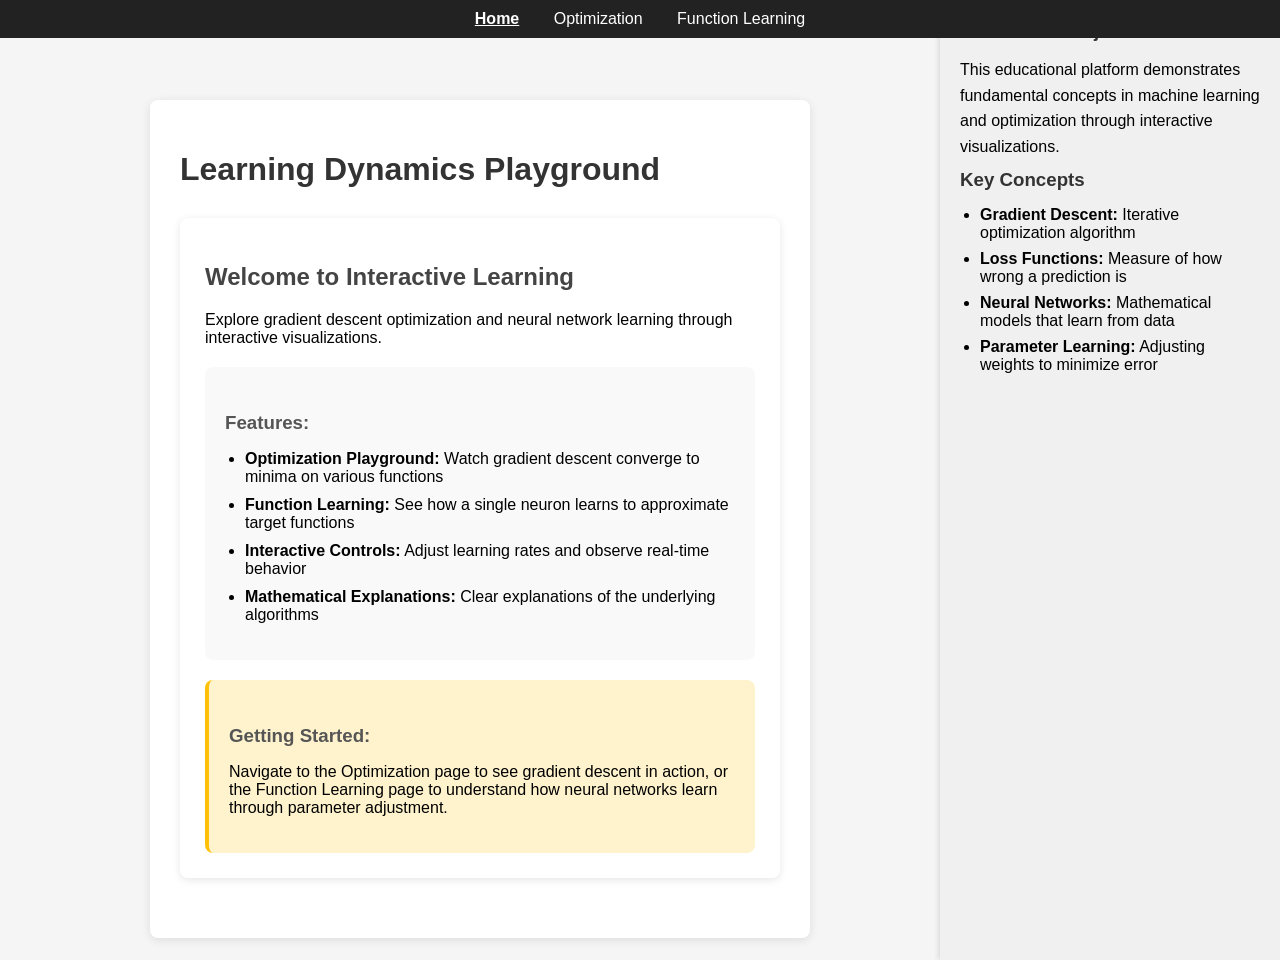
==== index.html @ cedfdedf "Add files via upload" ====
<!DOCTYPE html>
<html lang="en">
<head>
    <meta charset="UTF-8">
    <meta name="viewport" content="width=device-width, initial-scale=1.0">
    <title>Learning Dynamics Playground</title>
    <link rel="stylesheet" href="style.css">
</head>
<body>
    <nav>
        <a href="index.html">Home</a>
        <a href="playground.html">Optimization</a>
        <a href="fitting.html">Function Learning</a>
    </nav>

    <div class="main-content">
        <div class="container">
            <h1>Learning Dynamics Playground</h1>

            <div class="card">
                <h2>Welcome to Interactive Learning</h2>
                <p>Explore gradient descent optimization and neural network learning through interactive visualizations.</p>

                <div class="features">
                    <h3>Features:</h3>
                    <ul>
                        <li><strong>Optimization Playground:</strong> Watch gradient descent converge to minima on various functions</li>
                        <li><strong>Function Learning:</strong> See how a single neuron learns to approximate target functions</li>
                        <li><strong>Interactive Controls:</strong> Adjust learning rates and observe real-time behavior</li>
                        <li><strong>Mathematical Explanations:</strong> Clear explanations of the underlying algorithms</li>
                    </ul>
                </div>

                <div class="getting-started">
                    <h3>Getting Started:</h3>
                    <p>Navigate to the Optimization page to see gradient descent in action, or the Function Learning page to understand how neural networks learn through parameter adjustment.</p>
                </div>
            </div>
        </div>
    </div>

    <div class="sidebar">
        <h3>About This Project</h3>
        <p>This educational platform demonstrates fundamental concepts in machine learning and optimization through interactive visualizations.</p>

        <h3>Key Concepts</h3>
        <ul>
            <li><strong>Gradient Descent:</strong> Iterative optimization algorithm</li>
            <li><strong>Loss Functions:</strong> Measure of how wrong a prediction is</li>
            <li><strong>Neural Networks:</strong> Mathematical models that learn from data</li>
            <li><strong>Parameter Learning:</strong> Adjusting weights to minimize error</li>
        </ul>
    </div>

    <script>
        // Navbar active highlighting
        document.querySelectorAll('nav a').forEach(link => {
            if (link.getAttribute('href') === window.location.pathname.split('/').pop()) {
                link.style.fontWeight = 'bold';
                link.style.textDecoration = 'underline';
            }
        });
    </script>
</body>
</html>
---- style.css ----
body {
    font-family: Arial, sans-serif;
    margin: 0;
    background: #f5f5f5;
}

nav {
    background: #222;
    padding: 10px;
    text-align: center;
    position: fixed;
    top: 0;
    left: 0;
    right: 0;
    z-index: 100;
}

nav a {
    color: white;
    margin: 0 15px;
    text-decoration: none;
    font-size: 16px;
}

nav a:hover {
    text-decoration: underline;
}

.main-content {
    margin-right: 320px;
    padding-top: 60px;
    min-height: 100vh;
}

.container {
    max-width: 600px;
    margin: 40px auto;
    background: white;
    padding: 30px;
    border-radius: 8px;
    box-shadow: 0 2px 10px rgba(0,0,0,0.1);
}

h1 {
    color: #333;
    margin-bottom: 30px;
}

h2 {
    color: #444;
    margin-bottom: 20px;
}

h3 {
    color: #555;
    margin-bottom: 15px;
    margin-top: 25px;
}

.card {
    background: #fff;
    padding: 25px;
    border-radius: 8px;
    box-shadow: 0 2px 8px rgba(0,0,0,0.1);
    margin-bottom: 30px;
}

.controls {
    margin: 25px 0;
    padding: 20px;
    background: #f9f9f9;
    border-radius: 8px;
}

.control-group {
    margin: 15px 0;
    display: flex;
    align-items: center;
    justify-content: center;
    gap: 10px;
}

.control-group label {
    font-weight: bold;
    min-width: 120px;
}

input[type="range"] {
    width: 150px;
}

#lr-value, #lr-value-fitting {
    min-width: 50px;
    font-weight: bold;
    color: #666;
    font-family: monospace;
    padding: 5px;
    background: #f0f0f0;
    border-radius: 3px;
}

.buttons {
    text-align: center;
    margin: 20px 0;
}

button {
    padding: 12px 24px;
    margin: 0 10px;
    font-size: 16px;
    cursor: pointer;
    background: #007bff;
    color: white;
    border: none;
    border-radius: 5px;
    transition: background 0.3s;
}

button:hover {
    background: #0056b3;
}

button:disabled {
    background: #ccc;
    cursor: not-allowed;
}

.visualization {
    margin: 30px 0;
    text-align: center;
}

svg {
    border: 1px solid #ddd;
    margin: 20px auto;
    display: block;
    background: white;
    border-radius: 5px;
}

.legend {
    display: flex;
    justify-content: center;
    gap: 30px;
    margin: 15px 0;
    font-size: 14px;
}

.legend span {
    display: flex;
    align-items: center;
    gap: 8px;
}

.legend span::before {
    content: '';
    display: inline-block;
    width: 20px;
    height: 2px;
}

.legend span:first-child::before {
    background: black;
}

.legend span:last-child::before {
    background: red;
}

.info-panel {
    background: #f0f0f0;
    padding: 20px;
    border-radius: 8px;
    margin: 25px 0;
    text-align: center;
}

#status, #learning-status {
    font-weight: bold;
    margin-bottom: 15px;
    font-size: 18px;
    color: #333;
}

#info, #fitting-info {
    font-family: monospace;
    font-size: 16px;
    color: #333;
    background: #f8f8f8;
    padding: 10px;
    border-radius: 5px;
}

.description {
    margin: 20px 0;
    line-height: 1.6;
    color: #666;
}

.features {
    background: #f9f9f9;
    padding: 20px;
    border-radius: 8px;
    margin: 20px 0;
}

.features ul {
    padding-left: 20px;
}

.features li {
    margin: 10px 0;
}

.getting-started {
    background: #fff3cd;
    padding: 20px;
    border-radius: 8px;
    border-left: 4px solid #ffc107;
}

.sidebar {
    position: fixed;
    right: 0;
    top: 0;
    width: 300px;
    height: 100vh;
    overflow-y: auto;
    padding: 20px;
    padding-bottom: 40px;
    background: #f0f0f0;
    box-shadow: -2px 0 5px rgba(0,0,0,0.1);
}

.sidebar h3 {
    color: #333;
    margin-top: 0;
}

.sidebar p {
    margin: 10px 0;
    line-height: 1.6;
}

.sidebar ul {
    padding-left: 20px;
    margin: 10px 0;
}

.sidebar li {
    margin: 8px 0;
}

#math-status, #learning-progress {
    background: #e8f4fd;
    padding: 15px;
    border-radius: 5px;
    margin-top: 20px;
    font-size: 14px;
    line-height: 1.5;
}

/* Responsive adjustments */
@media (max-width: 768px) {
    .main-content {
        margin-right: 0;
    }

    .sidebar {
        display: none;
    }

    .container {
        margin: 20px;
        padding: 20px;
    }

    nav a {
        margin: 0 10px;
        font-size: 14px;
    }
}
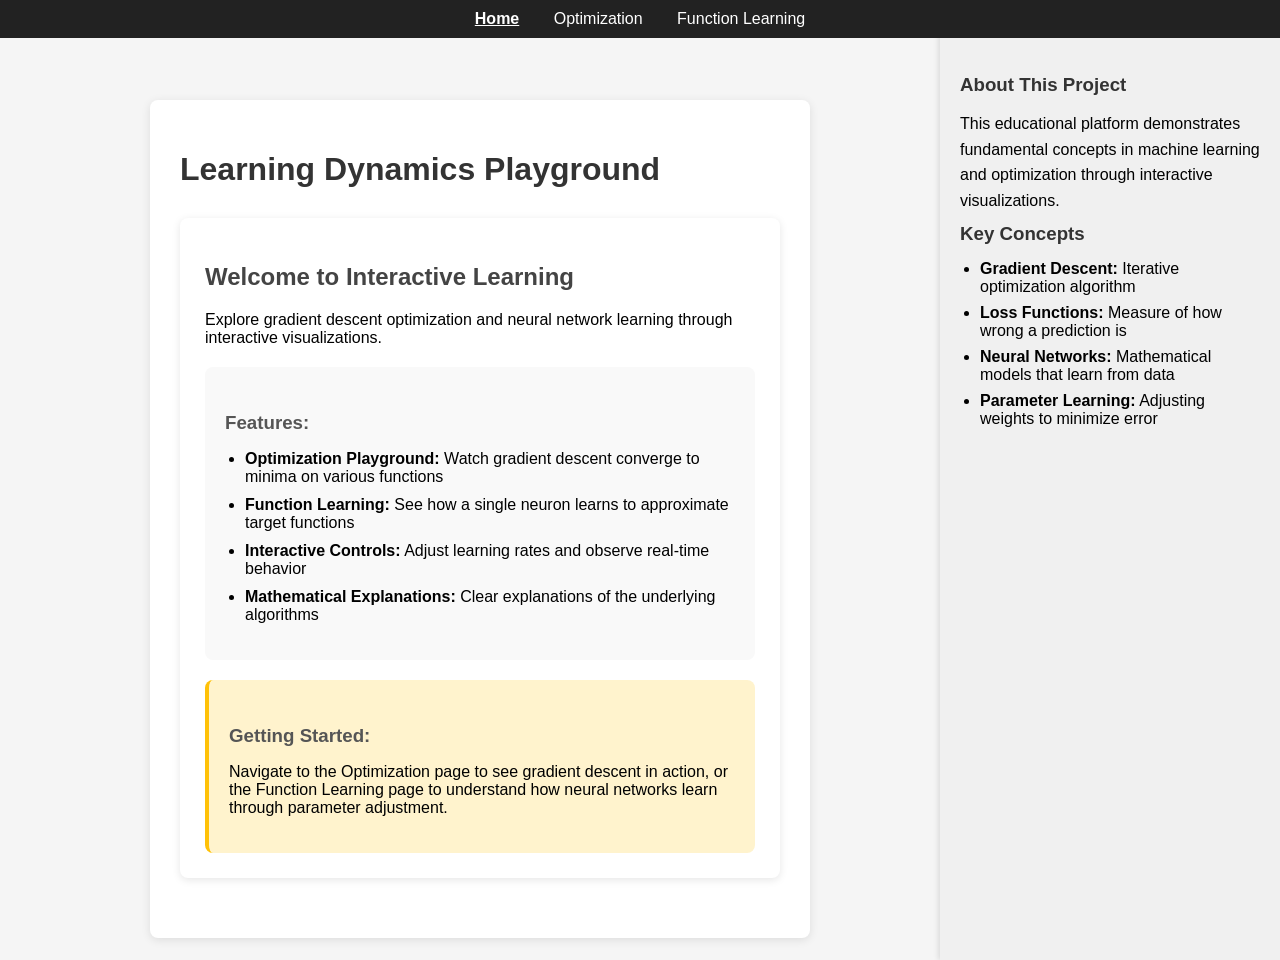
==== commit 1eaf0ee9: "Add files via upload" ====
--- a/index.html
+++ b/index.html
@@ -40,6 +40,7 @@
     </div>
 
     <div class="sidebar">
+        <br><br><br>
         <h3>About This Project</h3>
         <p>This educational platform demonstrates fundamental concepts in machine learning and optimization through interactive visualizations.</p>
 
